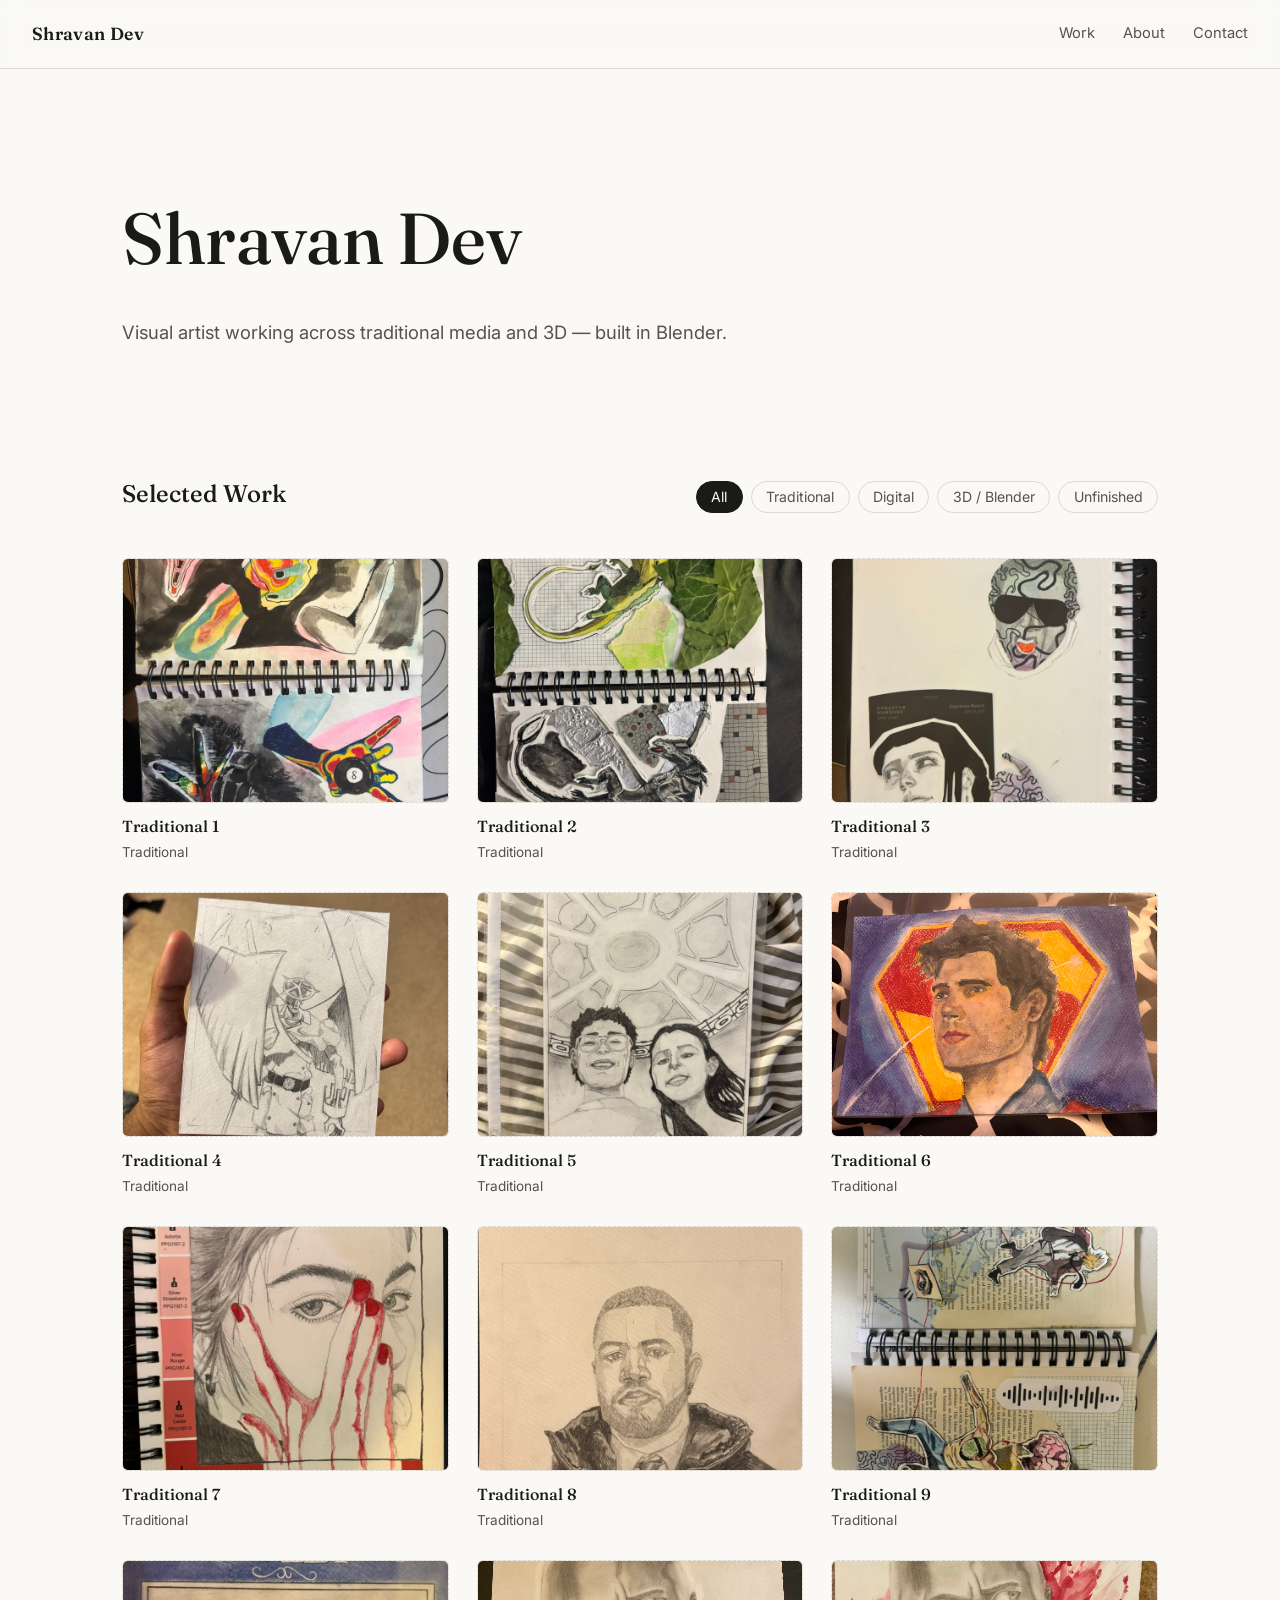
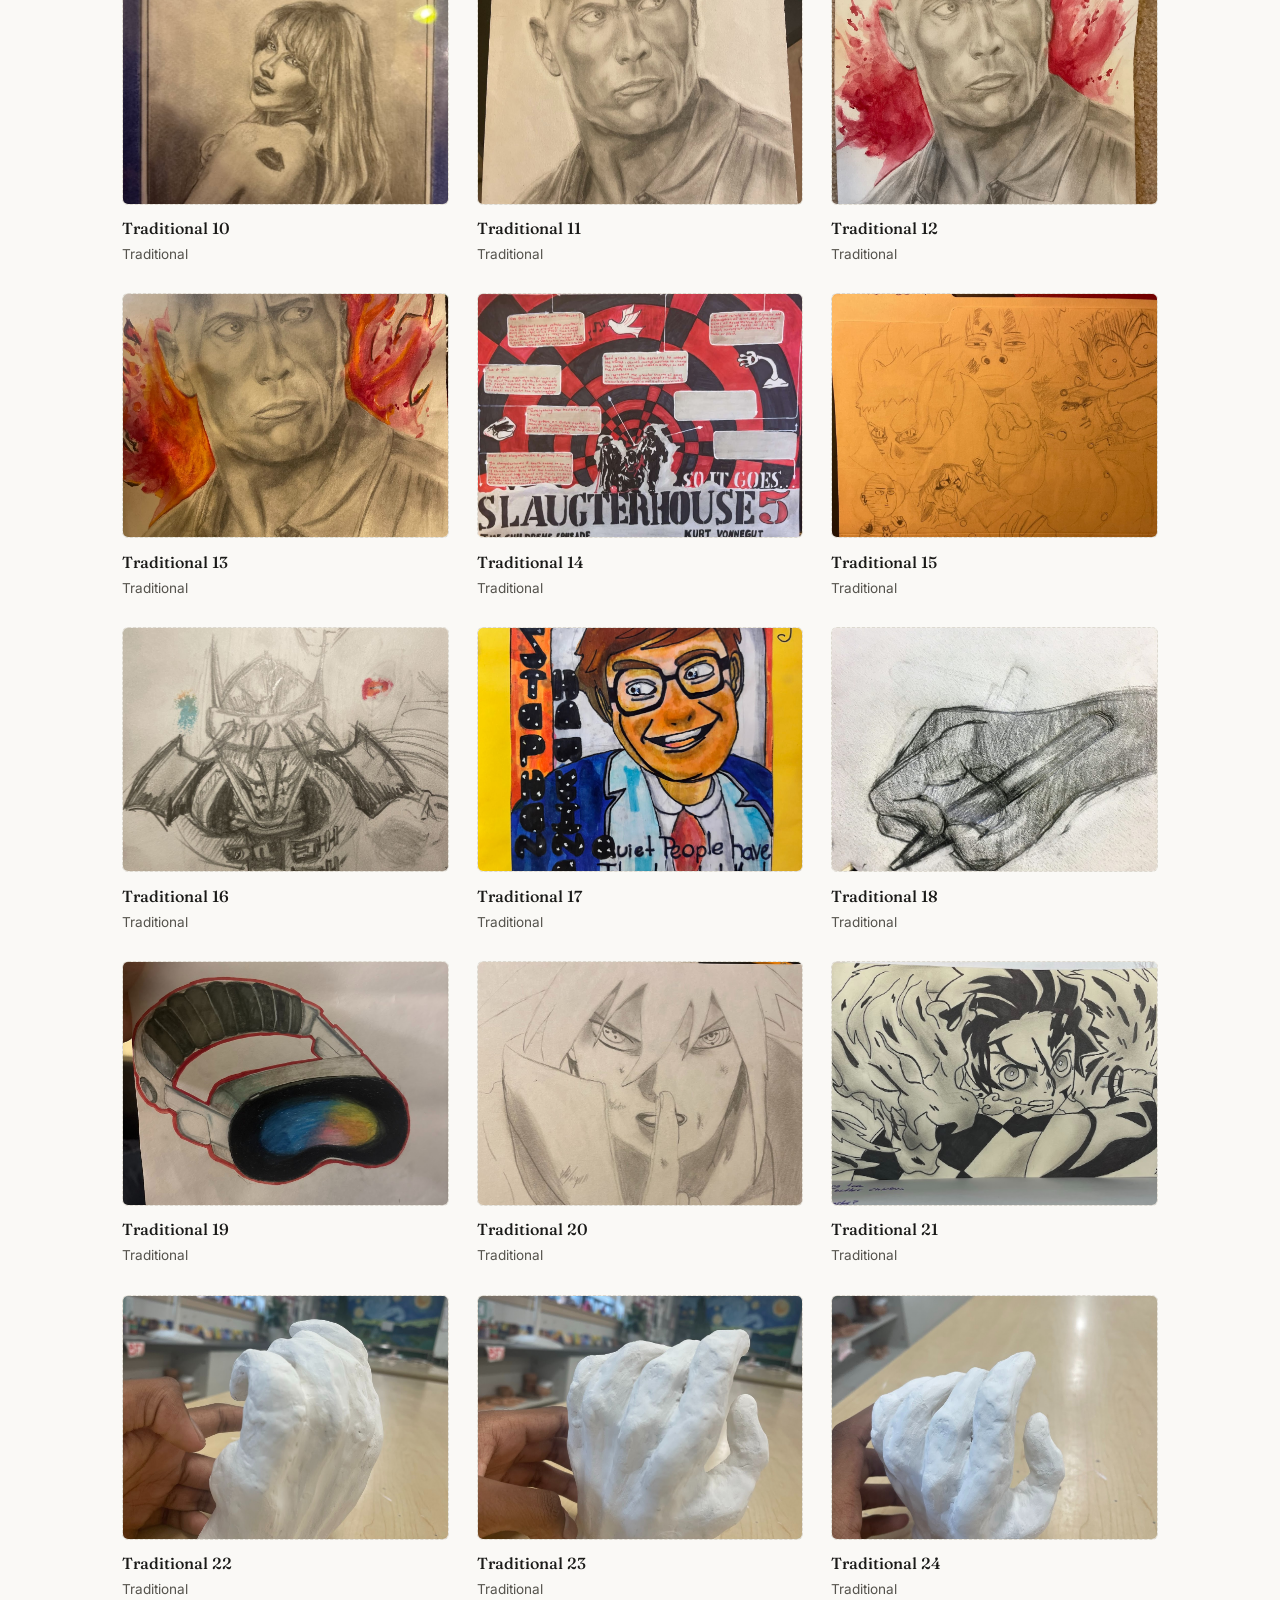
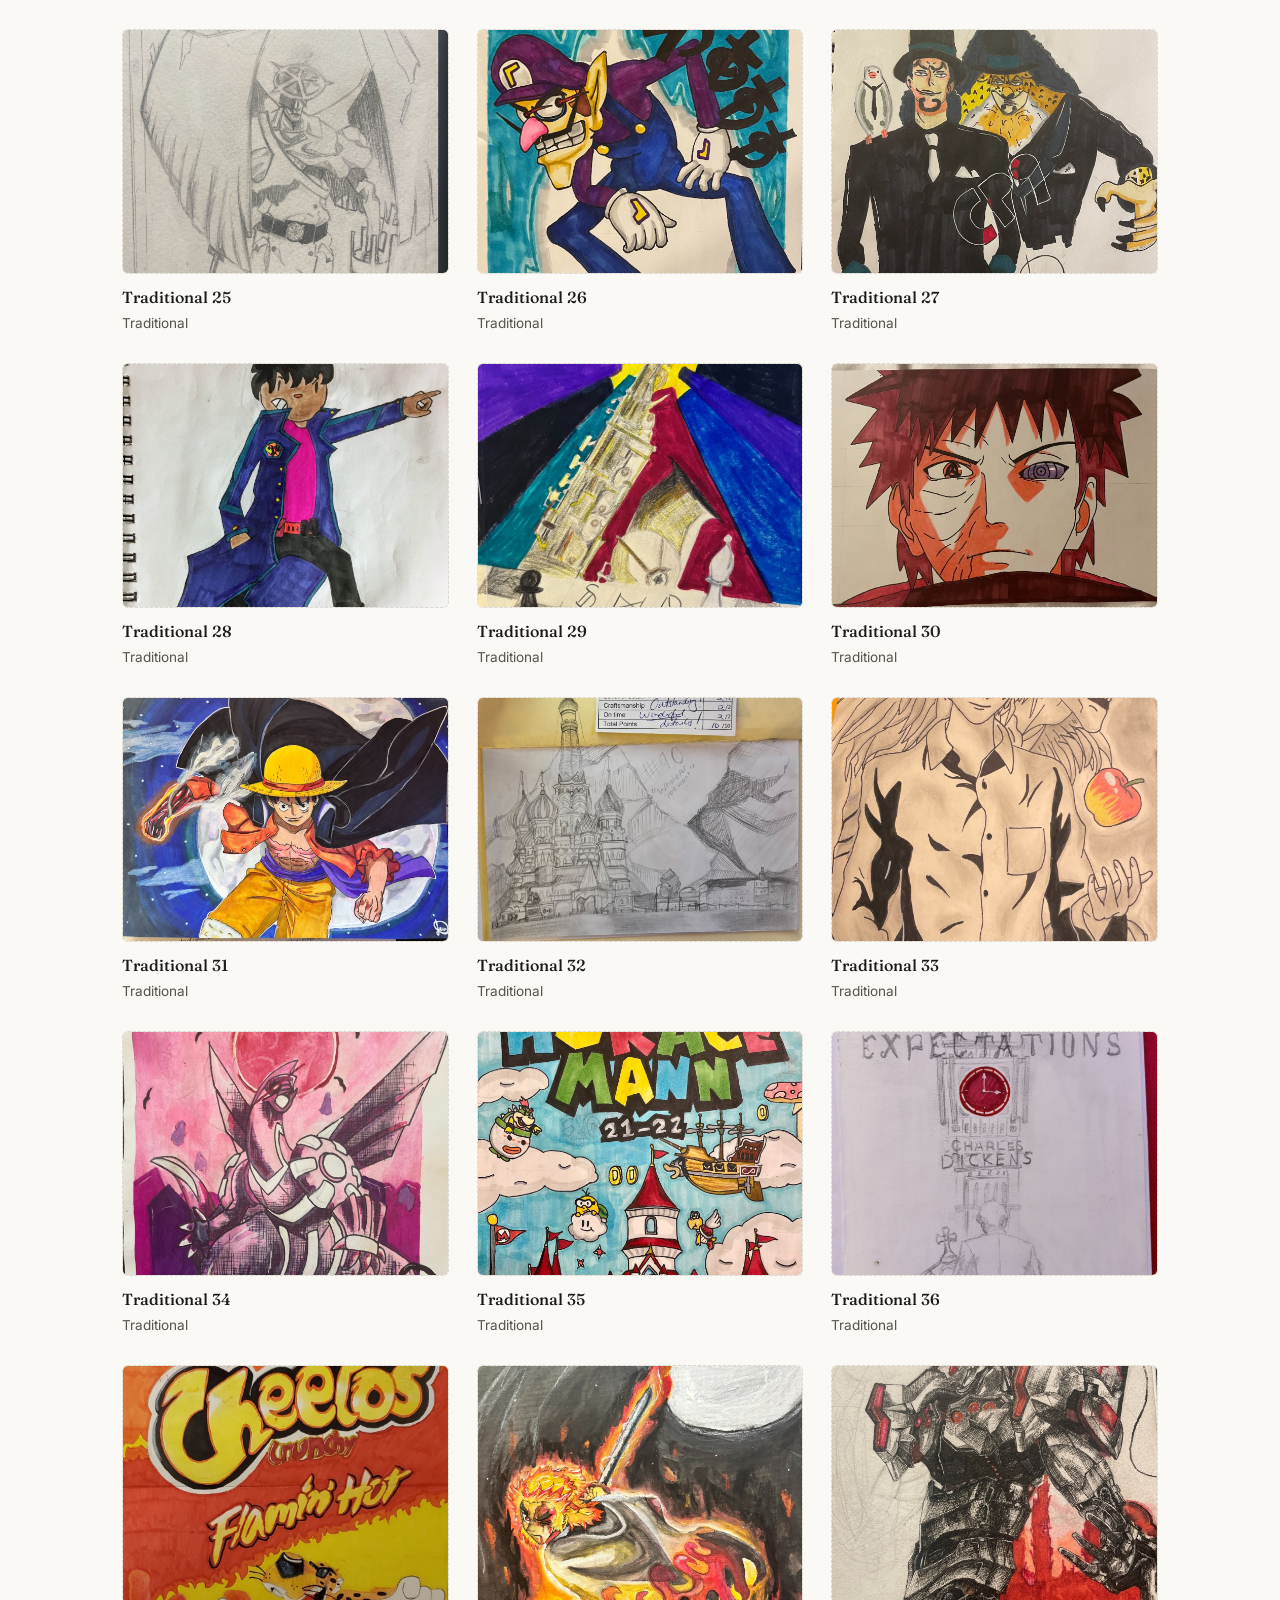
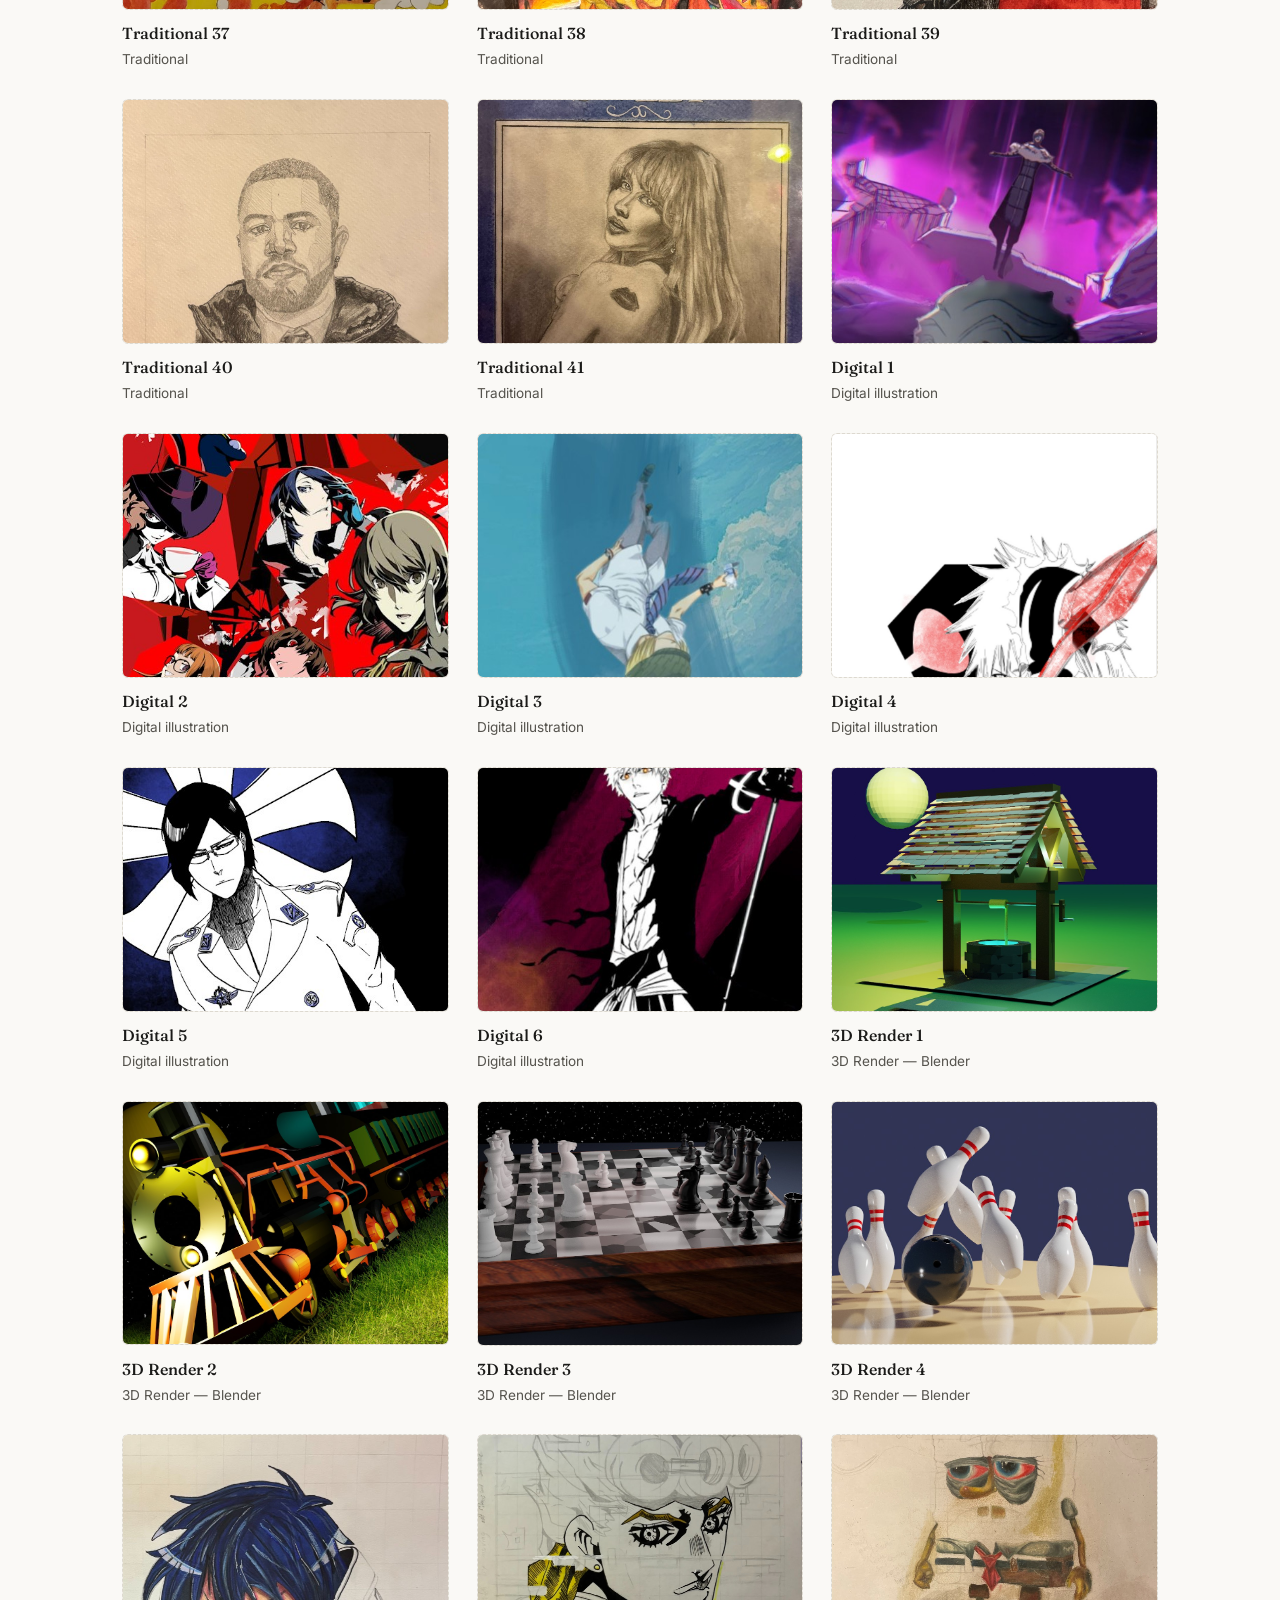
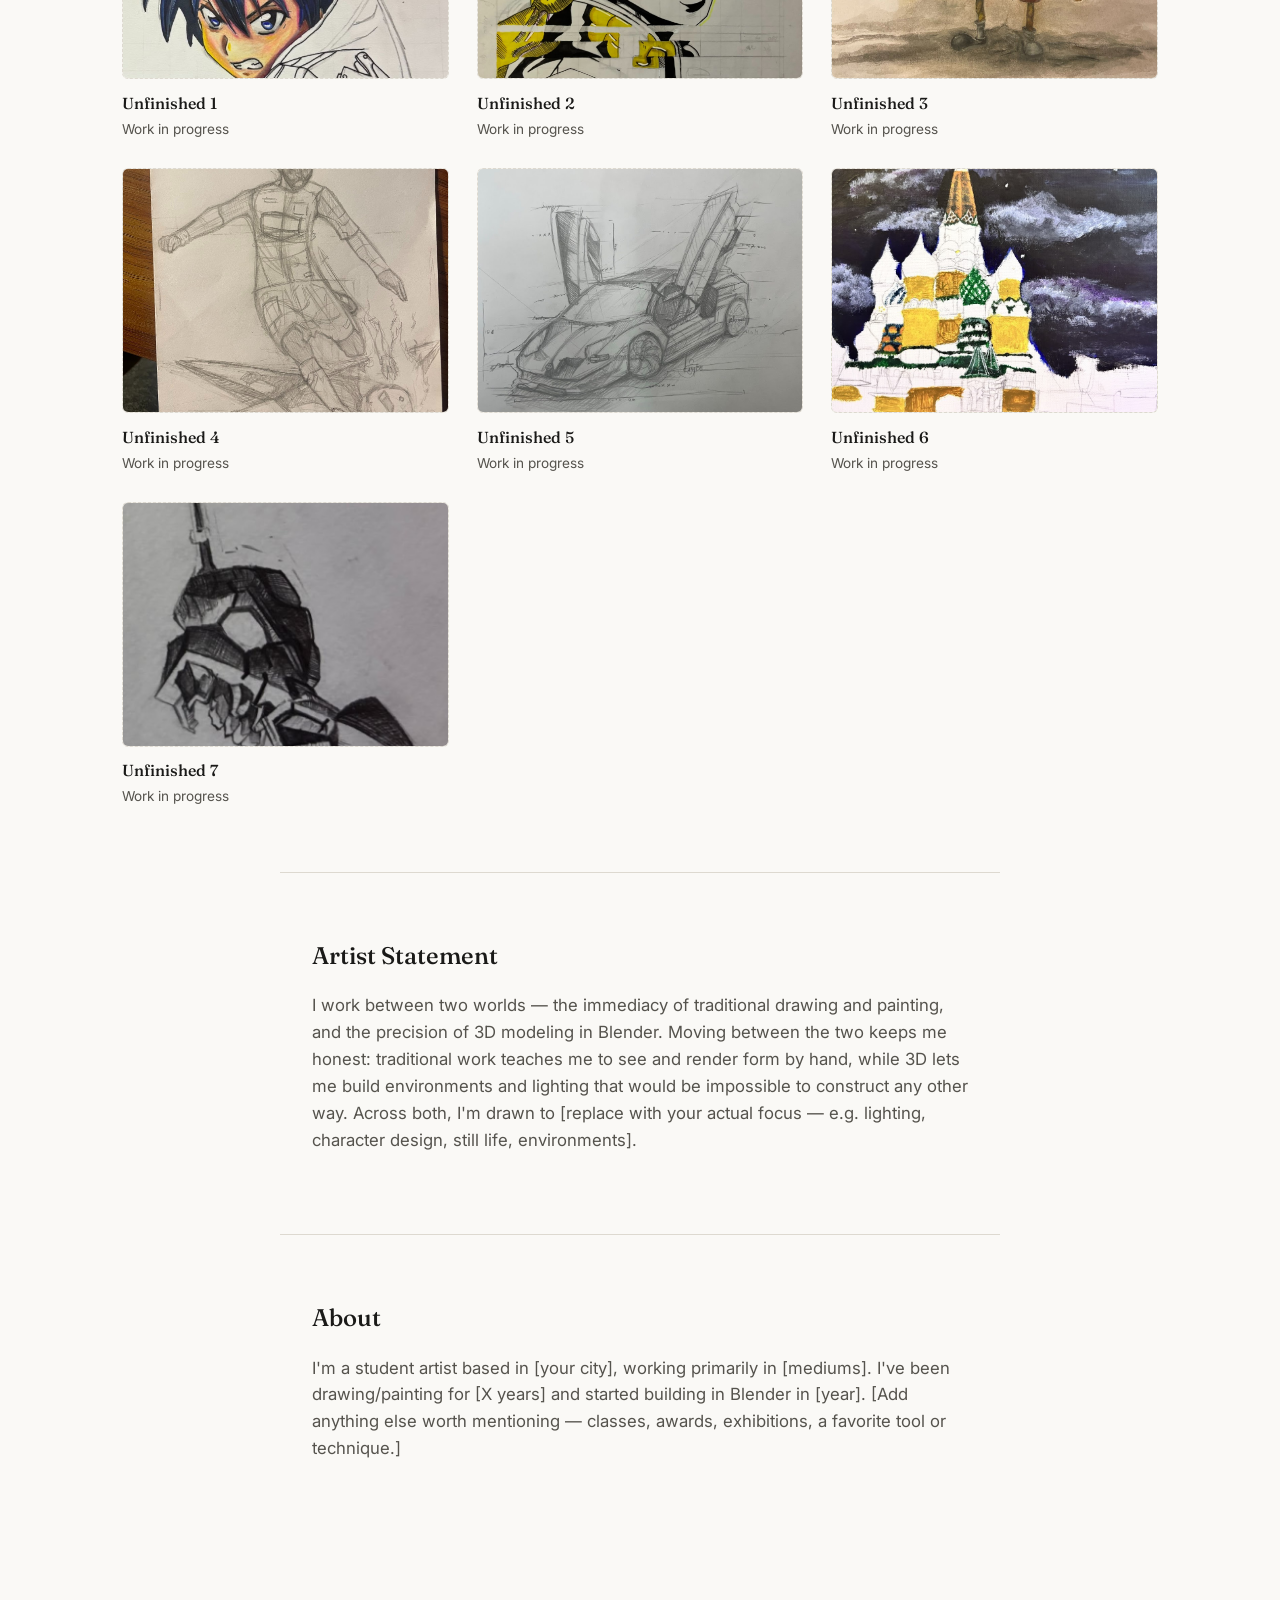
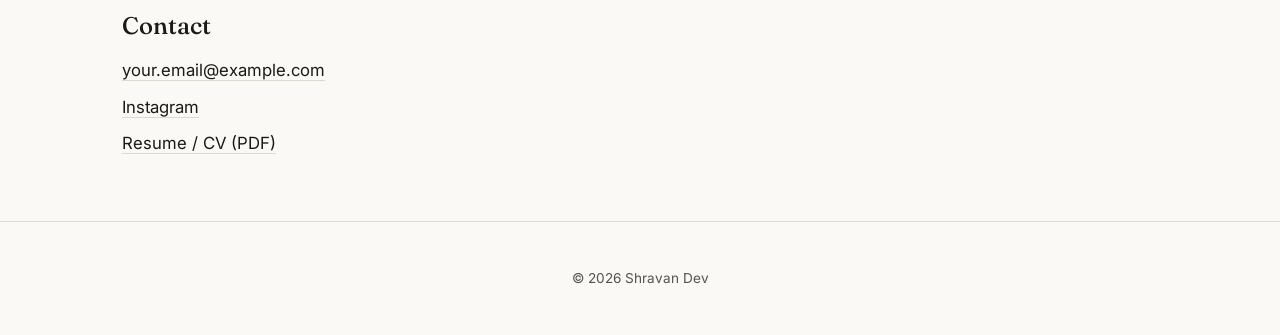
==== index.html @ 46dc629f "Initial commit: art portfolio site with gallery" ====
<!DOCTYPE html>
<html lang="en">
<head>
<meta charset="UTF-8">
<meta name="viewport" content="width=device-width, initial-scale=1.0">
<title>Shravan Dev — Portfolio</title>
<meta name="description" content="Art portfolio of Shravan Dev — traditional works and 3D renders.">
<link rel="preconnect" href="https://fonts.googleapis.com">
<link rel="preconnect" href="https://fonts.gstatic.com" crossorigin>
<link href="https://fonts.googleapis.com/css2?family=Fraunces:opsz,wght@9..144,300;9..144,500;9..144,600&family=Inter:wght@400;500;600&display=swap" rel="stylesheet">
<link rel="stylesheet" href="styles.css">
</head>
<body>

<header class="site-header">
  <a href="#top" class="wordmark">Shravan Dev</a>
  <nav class="site-nav">
    <a href="#work">Work</a>
    <a href="#about">About</a>
    <a href="#contact">Contact</a>
  </nav>
</header>

<main id="top">

  <section class="hero">
    <h1>Shravan Dev</h1>
    <!-- Edit this line to describe yourself in one sentence -->
    <p class="hero-sub">Visual artist working across traditional media and 3D — built in Blender.</p>
  </section>

  <section id="work" class="work-section">
    <div class="section-heading">
      <h2>Selected Work</h2>
      <div class="filters" role="tablist" aria-label="Filter artwork by category">
        <button class="filter-btn active" data-filter="all">All</button>
        <button class="filter-btn" data-filter="traditional">Traditional</button>
        <button class="filter-btn" data-filter="digital">Digital</button>
        <button class="filter-btn" data-filter="3d-modeling">3D / Blender</button>
        <button class="filter-btn" data-filter="unfinished">Unfinished</button>
      </div>
    </div>
    <div id="gallery" class="gallery"></div>
  </section>

  <section id="statement" class="statement-section">
    <h2>Artist Statement</h2>
    <!-- Replace with your own 2-4 sentences: what you make, why, what you're exploring -->
    <p>
      I work between two worlds — the immediacy of traditional drawing and painting, and the
      precision of 3D modeling in Blender. Moving between the two keeps me honest: traditional
      work teaches me to see and render form by hand, while 3D lets me build environments and
      lighting that would be impossible to construct any other way. Across both, I'm drawn to
      [replace with your actual focus — e.g. lighting, character design, still life, environments].
    </p>
  </section>

  <section id="about" class="about-section">
    <h2>About</h2>
    <!-- Replace with a short bio: grade/year, how long you've been making art, any awards or exhibitions -->
    <p>
      I'm a student artist based in [your city], working primarily in [mediums]. I've been
      drawing/painting for [X years] and started building in Blender in [year]. [Add anything
      else worth mentioning — classes, awards, exhibitions, a favorite tool or technique.]
    </p>
  </section>

  <section id="contact" class="contact-section">
    <h2>Contact</h2>
    <ul class="contact-list">
      <!-- Replace these with your real links -->
      <li><a href="mailto:your.email@example.com">your.email@example.com</a></li>
      <li><a href="https://instagram.com/yourhandle" target="_blank" rel="noopener">Instagram</a></li>
      <li><a href="resume.pdf" target="_blank" rel="noopener">Resume / CV (PDF)</a></li>
    </ul>
  </section>

</main>

<footer class="site-footer">
  <p>&copy; 2026 Shravan Dev</p>
</footer>

<div id="lightbox" class="lightbox" aria-hidden="true">
  <button class="lightbox-close" aria-label="Close">&times;</button>
  <button class="lightbox-prev" aria-label="Previous">&#8249;</button>
  <button class="lightbox-next" aria-label="Next">&#8250;</button>
  <figure>
    <img id="lightbox-img" src="" alt="">
    <figcaption id="lightbox-caption"></figcaption>
  </figure>
</div>

<script src="script.js"></script>
</body>
</html>
---- styles.css ----
:root {
  --bg: #faf9f6;
  --bg-alt: #f1efe9;
  --ink: #1a1a18;
  --ink-soft: #55534d;
  --line: #ddd9d0;
  --accent: #8a6d4b;
  --serif: 'Fraunces', Georgia, serif;
  --sans: 'Inter', system-ui, -apple-system, sans-serif;
  --max: 1100px;
}

* { box-sizing: border-box; }

html { scroll-behavior: smooth; }

body {
  margin: 0;
  background: var(--bg);
  color: var(--ink);
  font-family: var(--sans);
  line-height: 1.6;
  -webkit-font-smoothing: antialiased;
}

h1, h2, h3 {
  font-family: var(--serif);
  font-weight: 500;
  margin: 0 0 0.5em;
  color: var(--ink);
}

a { color: inherit; }

/* Header */
.site-header {
  position: sticky;
  top: 0;
  z-index: 20;
  display: flex;
  justify-content: space-between;
  align-items: center;
  padding: 1.25rem 2rem;
  background: rgba(250, 249, 246, 0.85);
  backdrop-filter: blur(8px);
  border-bottom: 1px solid var(--line);
}

.wordmark {
  font-family: var(--serif);
  font-size: 1.1rem;
  font-weight: 600;
  text-decoration: none;
  letter-spacing: 0.02em;
}

.site-nav { display: flex; gap: 1.75rem; }

.site-nav a {
  text-decoration: none;
  font-size: 0.92rem;
  color: var(--ink-soft);
  transition: color 0.2s;
}

.site-nav a:hover { color: var(--ink); }

/* Hero */
.hero {
  max-width: var(--max);
  margin: 0 auto;
  padding: 7rem 2rem 4rem;
  text-align: left;
}

.hero h1 {
  font-size: clamp(2.5rem, 6vw, 4.5rem);
  margin-bottom: 0.3em;
}

.hero-sub {
  font-size: 1.15rem;
  color: var(--ink-soft);
  max-width: 40em;
  margin: 0;
}

/* Sections */
section {
  max-width: var(--max);
  margin: 0 auto;
  padding: 4rem 2rem;
}

.statement-section,
.about-section {
  border-top: 1px solid var(--line);
  max-width: 720px;
}

.statement-section p,
.about-section p {
  color: var(--ink-soft);
  font-size: 1.05rem;
}

/* Work section */
.section-heading {
  display: flex;
  justify-content: space-between;
  align-items: baseline;
  flex-wrap: wrap;
  gap: 1rem;
  margin-bottom: 2rem;
}

.filters {
  display: flex;
  gap: 0.5rem;
}

.filter-btn {
  font-family: var(--sans);
  font-size: 0.88rem;
  padding: 0.4rem 0.9rem;
  border: 1px solid var(--line);
  border-radius: 999px;
  background: transparent;
  color: var(--ink-soft);
  cursor: pointer;
  transition: all 0.2s;
}

.filter-btn:hover { border-color: var(--accent); color: var(--ink); }

.filter-btn.active {
  background: var(--ink);
  border-color: var(--ink);
  color: var(--bg);
}

.gallery {
  display: grid;
  grid-template-columns: repeat(auto-fill, minmax(280px, 1fr));
  gap: 1.75rem;
}

.art-card {
  margin: 0;
  cursor: pointer;
}

.art-image-wrap {
  position: relative;
  aspect-ratio: 4 / 3;
  background: var(--bg-alt);
  border: 1px dashed var(--line);
  border-radius: 6px;
  overflow: hidden;
  display: flex;
  align-items: center;
  justify-content: center;
}

.art-image-wrap img {
  width: 100%;
  height: 100%;
  object-fit: cover;
  position: relative;
  z-index: 1;
  transition: transform 0.4s ease;
}

.art-card:hover .art-image-wrap img { transform: scale(1.04); }

.placeholder-label {
  position: absolute;
  inset: 0;
  display: flex;
  align-items: center;
  justify-content: center;
  text-align: center;
  padding: 1rem;
  font-size: 0.78rem;
  color: var(--ink-soft);
  font-family: monospace;
  z-index: 0;
}

.art-card figcaption {
  padding-top: 0.7rem;
}

.art-card h3 {
  font-size: 1rem;
  font-weight: 500;
  margin-bottom: 0.15em;
}

.art-card .meta {
  font-size: 0.85rem;
  color: var(--ink-soft);
  margin: 0;
}

.hidden { display: none !important; }

/* Contact */
.contact-list {
  list-style: none;
  padding: 0;
  margin: 0;
  display: flex;
  flex-direction: column;
  gap: 0.6rem;
  font-size: 1.05rem;
}

.contact-list a { text-decoration: none; border-bottom: 1px solid var(--line); }
.contact-list a:hover { border-color: var(--accent); }

/* Footer */
.site-footer {
  text-align: center;
  padding: 2rem;
  color: var(--ink-soft);
  font-size: 0.85rem;
  border-top: 1px solid var(--line);
}

/* Lightbox */
.lightbox {
  position: fixed;
  inset: 0;
  background: rgba(20, 19, 17, 0.94);
  display: none;
  align-items: center;
  justify-content: center;
  z-index: 100;
  padding: 3rem;
}

.lightbox.open { display: flex; }

.lightbox figure {
  margin: 0;
  max-width: 90vw;
  max-height: 85vh;
  display: flex;
  flex-direction: column;
  align-items: center;
}

.lightbox img {
  max-width: 100%;
  max-height: 75vh;
  object-fit: contain;
  border-radius: 4px;
}

.lightbox figcaption {
  color: #eae7e0;
  margin-top: 1rem;
  font-size: 0.95rem;
  text-align: center;
}

.lightbox-close,
.lightbox-prev,
.lightbox-next {
  position: absolute;
  background: none;
  border: none;
  color: #eae7e0;
  font-size: 2rem;
  cursor: pointer;
  line-height: 1;
  padding: 0.5rem;
}

.lightbox-close { top: 1.5rem; right: 1.5rem; }
.lightbox-prev { left: 1.5rem; top: 50%; transform: translateY(-50%); }
.lightbox-next { right: 1.5rem; top: 50%; transform: translateY(-50%); }

@media (max-width: 640px) {
  .site-header { padding: 1rem 1.25rem; }
  .site-nav { gap: 1rem; }
  .hero { padding: 5rem 1.25rem 3rem; }
  section { padding: 3rem 1.25rem; }
  .lightbox { padding: 1.25rem; }
  .lightbox-prev, .lightbox-next { font-size: 1.6rem; }
}
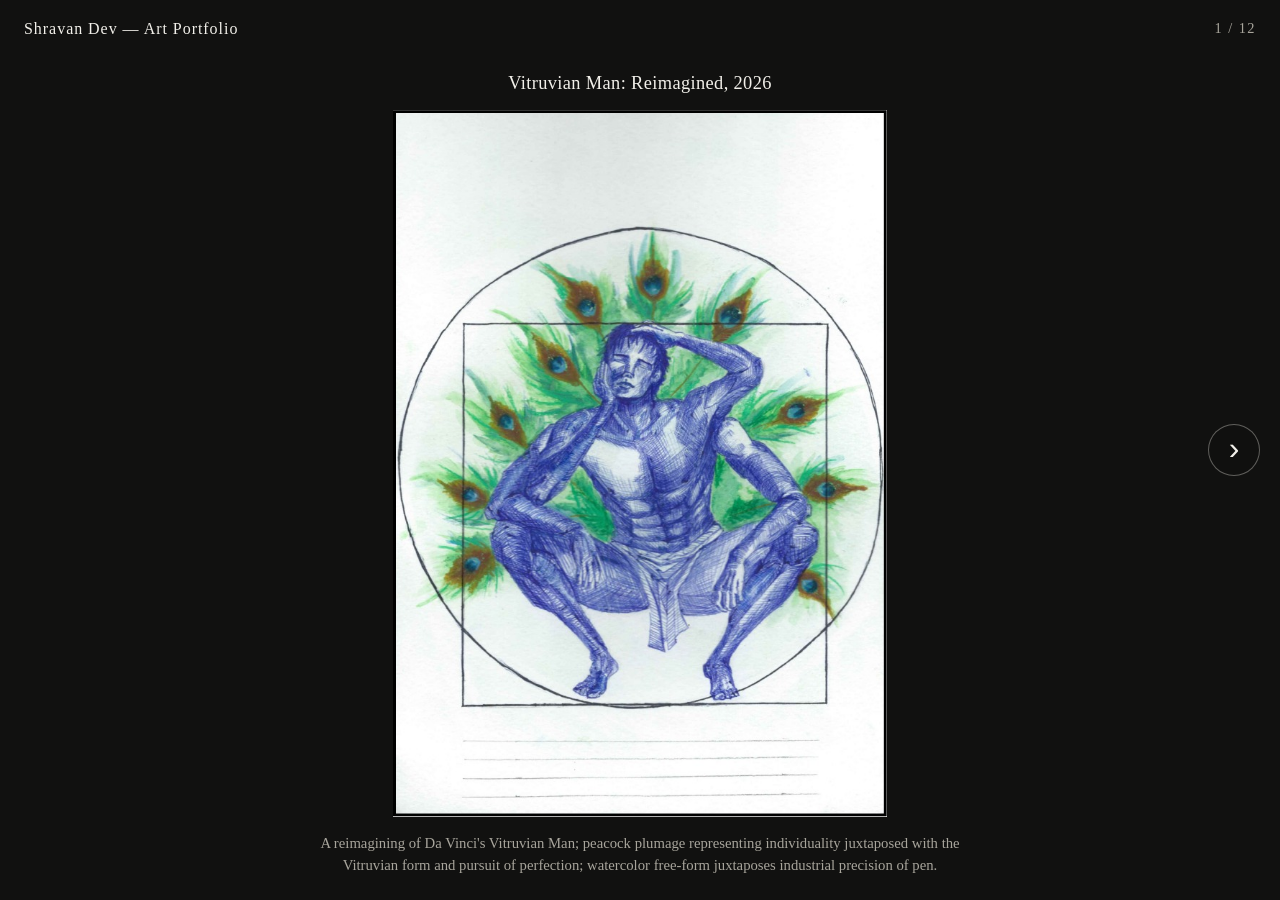
==== commit 3bce0c11: "Redesign: horizontal one-piece-per-slide gallery with titles and details Replace the filterable grid" ====
--- a/index.html
+++ b/index.html
@@ -3,94 +3,113 @@
 <head>
 <meta charset="UTF-8">
 <meta name="viewport" content="width=device-width, initial-scale=1.0">
-<title>Shravan Dev — Portfolio</title>
-<meta name="description" content="Art portfolio of Shravan Dev — traditional works and 3D renders.">
-<link rel="preconnect" href="https://fonts.googleapis.com">
-<link rel="preconnect" href="https://fonts.gstatic.com" crossorigin>
-<link href="https://fonts.googleapis.com/css2?family=Fraunces:opsz,wght@9..144,300;9..144,500;9..144,600&family=Inter:wght@400;500;600&display=swap" rel="stylesheet">
+<title>Shravan Dev — Art Portfolio</title>
+<meta name="description" content="Art portfolio of Shravan Dev: drawing, painting, collage and 3D.">
 <link rel="stylesheet" href="styles.css">
 </head>
 <body>
+  <header class="name"><a href="#top">Shravan Dev &mdash; Art Portfolio</a></header>
+  <div class="counter" aria-live="polite"><span id="current">1</span> / <span id="total"></span></div>
 
-<header class="site-header">
-  <a href="#top" class="wordmark">Shravan Dev</a>
-  <nav class="site-nav">
-    <a href="#work">Work</a>
-    <a href="#about">About</a>
-    <a href="#contact">Contact</a>
-  </nav>
-</header>
+  <main id="top" class="track">
+    <section class="work">
+      <figure>
+        <h2>Vitruvian Man: Reimagined, 2026</h2>
+        <img src="images/art-06.jpg" width="687" height="983" alt="Blue figure crouching inside a peacock-feather mandala" fetchpriority="high">
+        <figcaption>A reimagining of Da Vinci's Vitruvian Man; peacock plumage representing individuality juxtaposed with the Vitruvian form and pursuit of perfection; watercolor free-form juxtaposes industrial precision of pen.</figcaption>
+      </figure>
+    </section>
+    <section class="work">
+      <figure>
+        <h2>Dwayne "The Rock" Johnson, 2023</h2>
+        <img src="images/art-12.jpg" width="649" height="817" alt="Graphite portrait of a man with red watercolor splatter">
+        <figcaption>Portrait of Dwayne Johnson; sketch pencils and watercolor; explores rendering of face and clothing.</figcaption>
+      </figure>
+    </section>
+    <section class="work">
+      <figure>
+        <h2>Music is Life, 2026</h2>
+        <img src="images/art-03.jpg" width="1247" height="877" alt="Sketchbook spread collage of figures, hearts, eyes and map fragments">
+        <figcaption>Collage work; explores the connection between the body and the emotion of music.</figcaption>
+      </figure>
+    </section>
+    <section class="work">
+      <figure>
+        <h2>Color of Heat, 2026</h2>
+        <img src="images/art-01.jpg" width="2210" height="1570" alt="Sketchbook spread of thermal-colored hands in ink wash, pastel and acrylic">
+        <figcaption>Explores mixed media (dip pen, India ink, watercolor, soft pastel, alcohol marker, colored pencil); explores the way color can portray temperature, light, and emotion in skin; anatomy practice.</figcaption>
+      </figure>
+    </section>
+    <!-- LINOCUT: add the file as images/art-13.jpg, then uncomment and fill in the title, year, details and width/height
+    <section class="work">
+      <figure>
+        <h2>TITLE, YEAR</h2>
+        <img src="images/art-13.jpg" width="W" height="H" alt="Linocut print from my sustained investigation">
+        <figcaption>DETAILS</figcaption>
+      </figure>
+    </section>
+    -->
+    <section class="work">
+      <figure>
+        <h2>Girl with Red, 2026</h2>
+        <img src="images/art-11.jpg" width="607" height="885" alt="Graphite portrait of a woman with a paint-dripped hand over her face, on paint swatches and a map">
+        <figcaption>Collage work; a woman is depicted with flowing red liquid giving the impression of a hand; maps, red coloring, and a covered face suggest a secret.</figcaption>
+      </figure>
+    </section>
+    <section class="work">
+      <figure>
+        <h2>Flight in Days, 2026</h2>
+        <img src="images/art-02.jpg" width="1232" height="895" alt="Sketchbook spread of a leaf-and-foil collage with a lizard and a dragon">
+        <figcaption>Collage work; dragons' wings made with leaves (left) and aluminum foil (right), to juxtapose nature versus machine.</figcaption>
+      </figure>
+    </section>
+    <section class="work">
+      <figure>
+        <h2>Queen's Gambit, 2024</h2>
+        <img src="images/art-09.jpg" width="1316" height="739" alt="Blender render of a chessboard with white and black pieces">
+        <figcaption>3D render via Blender; full model and render created by me; depicts infamous Queen's Gambit scene.</figcaption>
+      </figure>
+    </section>
+    <section class="work">
+      <figure>
+        <h2>Blonde, 2025</h2>
+        <img src="images/art-10.jpg" width="554" height="576" alt="Graphite portrait of a bearded man in a jacket and tie">
+        <figcaption>Portrait of Frank Ocean in my stylized form; it contains inspiration from the works of Japanese animated media.</figcaption>
+      </figure>
+    </section>
+    <section class="work">
+      <figure>
+        <h2>Short n' Sweet, 2025</h2>
+        <img src="images/art-05.jpg" width="485" height="700" alt="Short n' Sweet poster-style graphite portrait on a blue watercolor ground">
+        <figcaption>Portrait of Sabrina Carpenter; soft pastel used to create heart prints in the background; sketch pencil used to render realistic hair with volume and detail.</figcaption>
+      </figure>
+    </section>
+    <section class="work">
+      <figure>
+        <h2>STRIKE!, 2024</h2>
+        <img src="images/art-08.jpg" width="1316" height="739" alt="Blender render of a bowling ball striking pins">
+        <figcaption>3D render via Blender; full model and render created by me; depicts dynamic bowling strike.</figcaption>
+      </figure>
+    </section>
+    <section class="work">
+      <figure>
+        <h2>Actaeon the Hunter, 2026</h2>
+        <img src="images/art-04.jpg" width="575" height="837" alt="Graphite figure study with an antler-like crest and handwritten notes">
+        <figcaption>Depicts Actaeon, a Greek hunter who saw Artemis bathing and was subsequently punished by being transformed into a deer; the form explores the guilt and pain of punishment as well as the attempt to maintain identity in change; explores the power of nature to heal and the ability of man to resist.</figcaption>
+      </figure>
+    </section>
+    <section class="work">
+      <figure>
+        <h2>Symbol of Hope, 2025</h2>
+        <img src="images/art-07.jpg" width="1021" height="720" alt="Pastel portrait of a man in front of a red and gold shield">
+        <figcaption>Portrait of David Corenswet as Superman; explored watercolor layering in red, yellow, then blue to build skin tone; soft pastel used to create a gradient in the background.</figcaption>
+      </figure>
+    </section>
+  </main>
 
-<main id="top">
+  <button class="arrow prev" aria-label="Previous piece" hidden>&#8249;</button>
+  <button class="arrow next" aria-label="Next piece">&#8250;</button>
 
-  <section class="hero">
-    <h1>Shravan Dev</h1>
-    <!-- Edit this line to describe yourself in one sentence -->
-    <p class="hero-sub">Visual artist working across traditional media and 3D — built in Blender.</p>
-  </section>
-
-  <section id="work" class="work-section">
-    <div class="section-heading">
-      <h2>Selected Work</h2>
-      <div class="filters" role="tablist" aria-label="Filter artwork by category">
-        <button class="filter-btn active" data-filter="all">All</button>
-        <button class="filter-btn" data-filter="traditional">Traditional</button>
-        <button class="filter-btn" data-filter="digital">Digital</button>
-        <button class="filter-btn" data-filter="3d-modeling">3D / Blender</button>
-        <button class="filter-btn" data-filter="unfinished">Unfinished</button>
-      </div>
-    </div>
-    <div id="gallery" class="gallery"></div>
-  </section>
-
-  <section id="statement" class="statement-section">
-    <h2>Artist Statement</h2>
-    <!-- Replace with your own 2-4 sentences: what you make, why, what you're exploring -->
-    <p>
-      I work between two worlds — the immediacy of traditional drawing and painting, and the
-      precision of 3D modeling in Blender. Moving between the two keeps me honest: traditional
-      work teaches me to see and render form by hand, while 3D lets me build environments and
-      lighting that would be impossible to construct any other way. Across both, I'm drawn to
-      [replace with your actual focus — e.g. lighting, character design, still life, environments].
-    </p>
-  </section>
-
-  <section id="about" class="about-section">
-    <h2>About</h2>
-    <!-- Replace with a short bio: grade/year, how long you've been making art, any awards or exhibitions -->
-    <p>
-      I'm a student artist based in [your city], working primarily in [mediums]. I've been
-      drawing/painting for [X years] and started building in Blender in [year]. [Add anything
-      else worth mentioning — classes, awards, exhibitions, a favorite tool or technique.]
-    </p>
-  </section>
-
-  <section id="contact" class="contact-section">
-    <h2>Contact</h2>
-    <ul class="contact-list">
-      <!-- Replace these with your real links -->
-      <li><a href="mailto:your.email@example.com">your.email@example.com</a></li>
-      <li><a href="https://instagram.com/yourhandle" target="_blank" rel="noopener">Instagram</a></li>
-      <li><a href="resume.pdf" target="_blank" rel="noopener">Resume / CV (PDF)</a></li>
-    </ul>
-  </section>
-
-</main>
-
-<footer class="site-footer">
-  <p>&copy; 2026 Shravan Dev</p>
-</footer>
-
-<div id="lightbox" class="lightbox" aria-hidden="true">
-  <button class="lightbox-close" aria-label="Close">&times;</button>
-  <button class="lightbox-prev" aria-label="Previous">&#8249;</button>
-  <button class="lightbox-next" aria-label="Next">&#8250;</button>
-  <figure>
-    <img id="lightbox-img" src="" alt="">
-    <figcaption id="lightbox-caption"></figcaption>
-  </figure>
-</div>
-
-<script src="script.js"></script>
+  <script src="script.js"></script>
 </body>
 </html>
--- a/styles.css
+++ b/styles.css
@@ -1,292 +1,165 @@
 :root {
-  --bg: #faf9f6;
-  --bg-alt: #f1efe9;
-  --ink: #1a1a18;
-  --ink-soft: #55534d;
-  --line: #ddd9d0;
-  --accent: #8a6d4b;
-  --serif: 'Fraunces', Georgia, serif;
-  --sans: 'Inter', system-ui, -apple-system, sans-serif;
-  --max: 1100px;
+  --bg: #111110;
+  --ink: #f2f0ea;
+  --muted: #a8a59c;
+  --bar: 4.5rem;
 }
 
 * { box-sizing: border-box; }
 
-html { scroll-behavior: smooth; }
-
-body {
+html, body {
+  height: 100%;
   margin: 0;
+  overflow: hidden;
   background: var(--bg);
   color: var(--ink);
-  font-family: var(--sans);
-  line-height: 1.6;
-  -webkit-font-smoothing: antialiased;
+  font-family: 'Iowan Old Style', Georgia, serif;
 }
 
-h1, h2, h3 {
-  font-family: var(--serif);
-  font-weight: 500;
-  margin: 0 0 0.5em;
-  color: var(--ink);
+.name {
+  position: fixed;
+  top: 1.25rem;
+  left: 1.5rem;
+  z-index: 10;
 }
 
-a { color: inherit; }
-
-/* Header */
-.site-header {
-  position: sticky;
-  top: 0;
-  z-index: 20;
-  display: flex;
-  justify-content: space-between;
-  align-items: center;
-  padding: 1.25rem 2rem;
-  background: rgba(250, 249, 246, 0.85);
-  backdrop-filter: blur(8px);
-  border-bottom: 1px solid var(--line);
+.name a {
+  color: var(--ink);
+  text-decoration: none;
+  font-size: 1rem;
+  letter-spacing: 0.06em;
 }
 
-.wordmark {
-  font-family: var(--serif);
-  font-size: 1.1rem;
-  font-weight: 600;
-  text-decoration: none;
-  letter-spacing: 0.02em;
+.counter {
+  position: fixed;
+  top: 1.25rem;
+  right: 1.5rem;
+  z-index: 10;
+  font-size: 0.9rem;
+  letter-spacing: 0.1em;
+  color: var(--muted);
 }
 
-.site-nav { display: flex; gap: 1.75rem; }
-
-.site-nav a {
-  text-decoration: none;
-  font-size: 0.92rem;
-  color: var(--ink-soft);
-  transition: color 0.2s;
+/* Horizontal track: each piece is one full-screen slide */
+.track {
+  display: flex;
+  height: 100vh;
+  height: 100svh;
+  overflow-x: auto;
+  overflow-y: hidden;
+  scroll-snap-type: x mandatory;
+  scrollbar-width: none;
 }
 
-.site-nav a:hover { color: var(--ink); }
+.track::-webkit-scrollbar { display: none; }
 
-/* Hero */
-.hero {
-  max-width: var(--max);
-  margin: 0 auto;
-  padding: 7rem 2rem 4rem;
-  text-align: left;
-}
-
-.hero h1 {
-  font-size: clamp(2.5rem, 6vw, 4.5rem);
-  margin-bottom: 0.3em;
-}
-
-.hero-sub {
-  font-size: 1.15rem;
-  color: var(--ink-soft);
-  max-width: 40em;
-  margin: 0;
-}
-
-/* Sections */
-section {
-  max-width: var(--max);
-  margin: 0 auto;
-  padding: 4rem 2rem;
-}
-
-.statement-section,
-.about-section {
-  border-top: 1px solid var(--line);
-  max-width: 720px;
-}
-
-.statement-section p,
-.about-section p {
-  color: var(--ink-soft);
-  font-size: 1.05rem;
-}
-
-/* Work section */
-.section-heading {
-  display: flex;
-  justify-content: space-between;
-  align-items: baseline;
-  flex-wrap: wrap;
-  gap: 1rem;
-  margin-bottom: 2rem;
-}
-
-.filters {
-  display: flex;
-  gap: 0.5rem;
-}
-
-.filter-btn {
-  font-family: var(--sans);
-  font-size: 0.88rem;
-  padding: 0.4rem 0.9rem;
-  border: 1px solid var(--line);
-  border-radius: 999px;
-  background: transparent;
-  color: var(--ink-soft);
-  cursor: pointer;
-  transition: all 0.2s;
-}
-
-.filter-btn:hover { border-color: var(--accent); color: var(--ink); }
-
-.filter-btn.active {
-  background: var(--ink);
-  border-color: var(--ink);
-  color: var(--bg);
-}
-
-.gallery {
-  display: grid;
-  grid-template-columns: repeat(auto-fill, minmax(280px, 1fr));
-  gap: 1.75rem;
-}
-
-.art-card {
-  margin: 0;
-  cursor: pointer;
-}
-
-.art-image-wrap {
-  position: relative;
-  aspect-ratio: 4 / 3;
-  background: var(--bg-alt);
-  border: 1px dashed var(--line);
-  border-radius: 6px;
-  overflow: hidden;
+.work {
+  flex: 0 0 100vw;
+  height: 100%;
   display: flex;
   align-items: center;
   justify-content: center;
+  padding: var(--bar) 5rem 1.5rem;
+  scroll-snap-align: center;
+  scroll-snap-stop: always;
 }
 
-.art-image-wrap img {
+.work figure {
+  margin: 0;
   width: 100%;
   height: 100%;
-  object-fit: cover;
-  position: relative;
-  z-index: 1;
-  transition: transform 0.4s ease;
+  display: grid;
+  grid-template-rows: auto minmax(0, 1fr) auto;
+  justify-items: center;
+  row-gap: 0.9rem;
 }
 
-.art-card:hover .art-image-wrap img { transform: scale(1.04); }
-
-.placeholder-label {
-  position: absolute;
-  inset: 0;
-  display: flex;
-  align-items: center;
-  justify-content: center;
+.work h2 {
+  margin: 0;
+  max-width: 44rem;
   text-align: center;
-  padding: 1rem;
-  font-size: 0.78rem;
-  color: var(--ink-soft);
-  font-family: monospace;
-  z-index: 0;
+  font-size: 1.15rem;
+  font-weight: 500;
+  letter-spacing: 0.02em;
+  line-height: 1.3;
 }
 
-.art-card figcaption {
-  padding-top: 0.7rem;
+.work img {
+  display: block;
+  align-self: center;
+  width: auto;
+  height: auto;
+  min-height: 0;
+  max-width: 100%;
+  max-height: 100%;
+  object-fit: contain;
 }
 
-.art-card h3 {
-  font-size: 1rem;
-  font-weight: 500;
-  margin-bottom: 0.15em;
+.work figcaption {
+  max-width: 42rem;
+  text-align: center;
+  font-size: 0.92rem;
+  line-height: 1.5;
+  color: var(--muted);
 }
 
-.art-card .meta {
-  font-size: 0.85rem;
-  color: var(--ink-soft);
-  margin: 0;
+/* Arrows */
+.arrow {
+  position: fixed;
+  top: 50%;
+  transform: translateY(-50%);
+  z-index: 10;
+  width: 3.25rem;
+  height: 3.25rem;
+  padding: 0 0 0.25rem;
+  border: 1px solid rgba(242, 240, 234, 0.35);
+  border-radius: 50%;
+  background: rgba(17, 17, 16, 0.55);
+  color: var(--ink);
+  font-size: 2rem;
+  line-height: 1;
+  cursor: pointer;
+  transition: background 0.2s, border-color 0.2s;
 }
 
-.hidden { display: none !important; }
-
-/* Contact */
-.contact-list {
-  list-style: none;
-  padding: 0;
-  margin: 0;
-  display: flex;
-  flex-direction: column;
-  gap: 0.6rem;
-  font-size: 1.05rem;
+.arrow:hover,
+.arrow:focus-visible {
+  background: rgba(242, 240, 234, 0.15);
+  border-color: var(--ink);
 }
 
-.contact-list a { text-decoration: none; border-bottom: 1px solid var(--line); }
-.contact-list a:hover { border-color: var(--accent); }
+.arrow.prev { left: 1.25rem; }
+.arrow.next { right: 1.25rem; }
 
-/* Footer */
-.site-footer {
-  text-align: center;
-  padding: 2rem;
-  color: var(--ink-soft);
-  font-size: 0.85rem;
-  border-top: 1px solid var(--line);
+/* Gentle nudge on the first slide so people know to move on */
+.arrow.next.nudge { animation: nudge 1.8s ease-in-out infinite; }
+
+@keyframes nudge {
+  0%, 100% { transform: translateY(-50%) translateX(0); }
+  50% { transform: translateY(-50%) translateX(8px); }
 }
 
-/* Lightbox */
-.lightbox {
-  position: fixed;
-  inset: 0;
-  background: rgba(20, 19, 17, 0.94);
-  display: none;
-  align-items: center;
-  justify-content: center;
-  z-index: 100;
-  padding: 3rem;
+@media (prefers-reduced-motion: reduce) {
+  .arrow.next.nudge { animation: none; }
 }
 
-.lightbox.open { display: flex; }
-
-.lightbox figure {
-  margin: 0;
-  max-width: 90vw;
-  max-height: 85vh;
-  display: flex;
-  flex-direction: column;
-  align-items: center;
+@media (max-width: 640px) {
+  :root { --bar: 4rem; }
+  .work h2 { font-size: 1.05rem; }
+  .work figcaption { font-size: 0.85rem; }
+  .name { left: 1rem; }
+  .name a { font-size: 0.9rem; }
+  .counter { right: 1rem; }
+  .work { padding: var(--bar) 0.75rem 5rem; }
+  .arrow {
+    top: auto;
+    bottom: 1rem;
+    transform: none;
+    width: 2.75rem;
+    height: 2.75rem;
+    font-size: 1.7rem;
+  }
+  .arrow.prev { left: 1rem; }
+  .arrow.next { right: 1rem; }
+  .arrow.next.nudge { animation: none; }
 }
-
-.lightbox img {
-  max-width: 100%;
-  max-height: 75vh;
-  object-fit: contain;
-  border-radius: 4px;
-}
-
-.lightbox figcaption {
-  color: #eae7e0;
-  margin-top: 1rem;
-  font-size: 0.95rem;
-  text-align: center;
-}
-
-.lightbox-close,
-.lightbox-prev,
-.lightbox-next {
-  position: absolute;
-  background: none;
-  border: none;
-  color: #eae7e0;
-  font-size: 2rem;
-  cursor: pointer;
-  line-height: 1;
-  padding: 0.5rem;
-}
-
-.lightbox-close { top: 1.5rem; right: 1.5rem; }
-.lightbox-prev { left: 1.5rem; top: 50%; transform: translateY(-50%); }
-.lightbox-next { right: 1.5rem; top: 50%; transform: translateY(-50%); }
-
-@media (max-width: 640px) {
-  .site-header { padding: 1rem 1.25rem; }
-  .site-nav { gap: 1rem; }
-  .hero { padding: 5rem 1.25rem 3rem; }
-  section { padding: 3rem 1.25rem; }
-  .lightbox { padding: 1.25rem; }
-  .lightbox-prev, .lightbox-next { font-size: 1.6rem; }
-}
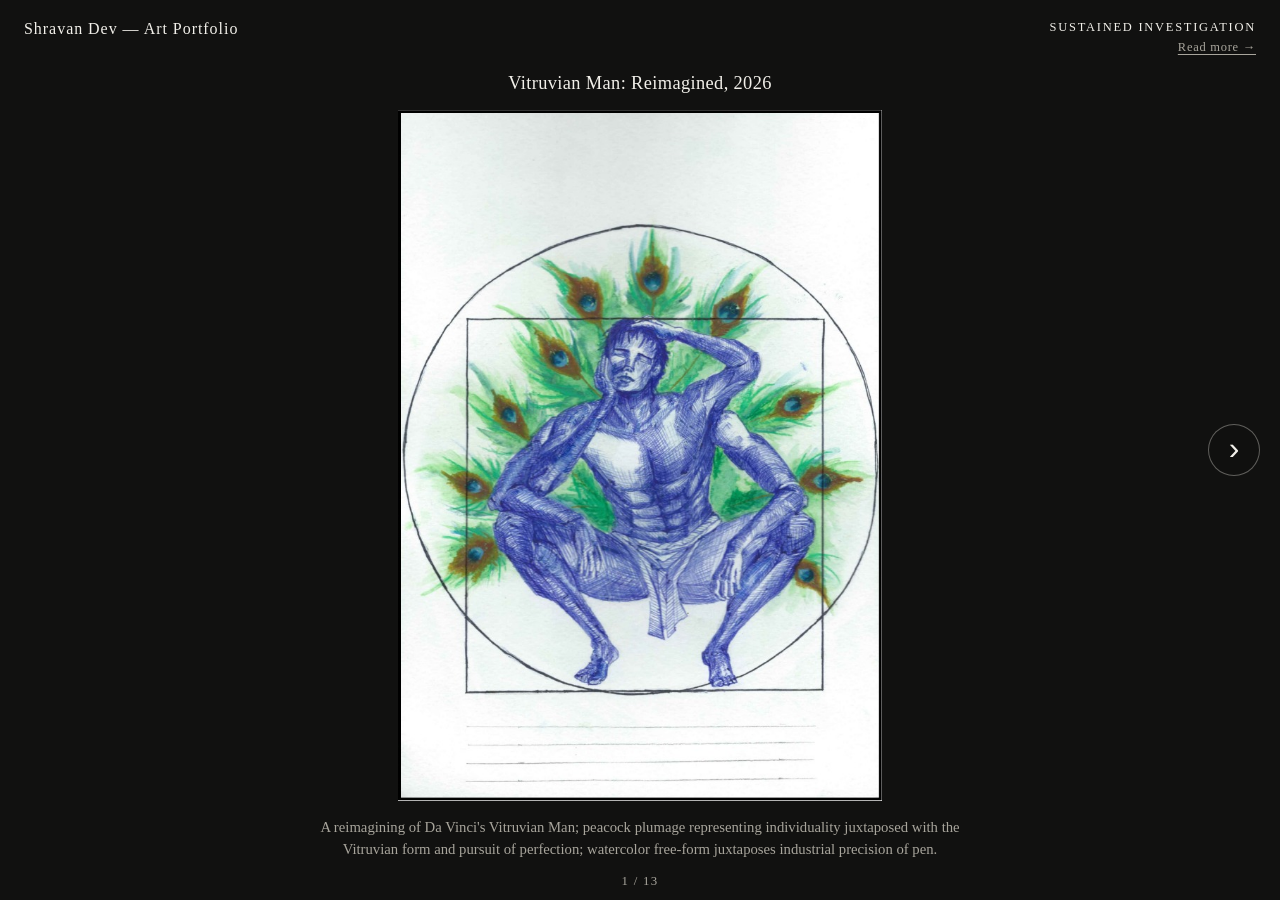
==== commit 11720c1b: "Add categories, sustained investigation page, linocut; reorder pieces - Category label in the top ri" ====
--- a/index.html
+++ b/index.html
@@ -9,100 +9,102 @@
 </head>
 <body>
   <header class="name"><a href="#top">Shravan Dev &mdash; Art Portfolio</a></header>
-  <div class="counter" aria-live="polite"><span id="current">1</span> / <span id="total"></span></div>
+  <div class="category" aria-live="polite">
+    <span id="category-name"></span>
+    <a id="category-link" href="sustained-investigation.html" hidden>Read more &rarr;</a>
+  </div>
+  <div class="counter"><span id="current">1</span> / <span id="total"></span></div>
 
   <main id="top" class="track">
-    <section class="work">
+    <section class="work" data-category="Sustained Investigation" data-link="sustained-investigation.html">
       <figure>
         <h2>Vitruvian Man: Reimagined, 2026</h2>
         <img src="images/art-06.jpg" width="687" height="983" alt="Blue figure crouching inside a peacock-feather mandala" fetchpriority="high">
         <figcaption>A reimagining of Da Vinci's Vitruvian Man; peacock plumage representing individuality juxtaposed with the Vitruvian form and pursuit of perfection; watercolor free-form juxtaposes industrial precision of pen.</figcaption>
       </figure>
     </section>
-    <section class="work">
+    <section class="work" data-category="Sustained Investigation" data-link="sustained-investigation.html">
+      <figure>
+        <h2>Inside the Glass Frog, 2026</h2>
+        <img src="images/art-13.jpg" width="1089" height="777" alt="Linocut print of a glass frog standing upright, shown beside its carved linoleum block">
+        <figcaption>Final print (left), linoleum block (right); Glass Frog anatomy represents suppression of childhood (tadpole in heart) into the "core" of the body; subject illuminated from behind to reveal what is hidden inside.</figcaption>
+      </figure>
+    </section>
+    <section class="work" data-category="Sustained Investigation" data-link="sustained-investigation.html">
+      <figure>
+        <h2>Actaeon the Hunter, 2026</h2>
+        <img src="images/art-04.jpg" width="575" height="837" alt="Graphite figure study with an antler-like crest and handwritten notes">
+        <figcaption>Depicts Actaeon, a Greek hunter who saw Artemis bathing and was subsequently punished by being transformed into a deer; the form explores the guilt and pain of punishment as well as the attempt to maintain identity in change; explores the power of nature to heal and the ability of man to resist.</figcaption>
+      </figure>
+    </section>
+    <section class="work" data-category="Mixed Media &amp; Collage">
+      <figure>
+        <h2>Music is Life, 2026</h2>
+        <img src="images/art-03.jpg" width="1247" height="877" alt="Sketchbook spread collage of figures, hearts, eyes and map fragments">
+        <figcaption>Collage work; explores the connection between the body and the emotion of music.</figcaption>
+      </figure>
+    </section>
+    <section class="work" data-category="Mixed Media &amp; Collage">
+      <figure>
+        <h2>Color of Heat, 2026</h2>
+        <img src="images/art-01.jpg" width="2210" height="1570" alt="Sketchbook spread of thermal-colored hands in ink wash, pastel and acrylic">
+        <figcaption>Explores mixed media (dip pen, India ink, watercolor, soft pastel, alcohol marker, colored pencil); explores the way color can portray temperature, light, and emotion in skin; anatomy practice.</figcaption>
+      </figure>
+    </section>
+    <section class="work" data-category="Mixed Media &amp; Collage">
+      <figure>
+        <h2>Flight in Days, 2026</h2>
+        <img src="images/art-02.jpg" width="1232" height="895" alt="Sketchbook spread of a leaf-and-foil collage with a lizard and a dragon">
+        <figcaption>Collage work; dragons' wings made with leaves (left) and aluminum foil (right), to juxtapose nature versus machine.</figcaption>
+      </figure>
+    </section>
+    <section class="work" data-category="Mixed Media &amp; Collage">
+      <figure>
+        <h2>Girl with Red, 2026</h2>
+        <img src="images/art-11.jpg" width="607" height="885" alt="Graphite portrait of a woman with a paint-dripped hand over her face, on paint swatches and a map">
+        <figcaption>Collage work; a woman is depicted with flowing red liquid giving the impression of a hand; maps, red coloring, and a covered face suggest a secret.</figcaption>
+      </figure>
+    </section>
+    <section class="work" data-category="3D Modeling">
+      <figure>
+        <h2>Queen's Gambit, 2024</h2>
+        <img src="images/art-09.jpg" width="1316" height="739" alt="Blender render of a chessboard with white and black pieces">
+        <figcaption>3D render via Blender; full model and render created by me; depicts infamous Queen's Gambit scene.</figcaption>
+      </figure>
+    </section>
+    <section class="work" data-category="3D Modeling">
+      <figure>
+        <h2>STRIKE!, 2024</h2>
+        <img src="images/art-08.jpg" width="1316" height="739" alt="Blender render of a bowling ball striking pins">
+        <figcaption>3D render via Blender; full model and render created by me; depicts dynamic bowling strike.</figcaption>
+      </figure>
+    </section>
+    <section class="work" data-category="Portraiture">
+      <figure>
+        <h2>Blonde, 2025</h2>
+        <img src="images/art-10.jpg" width="554" height="576" alt="Graphite portrait of a bearded man in a jacket and tie">
+        <figcaption>Portrait of Frank Ocean in my stylized form; it contains inspiration from the works of Japanese animated media.</figcaption>
+      </figure>
+    </section>
+    <section class="work" data-category="Portraiture">
+      <figure>
+        <h2>Symbol of Hope, 2025</h2>
+        <img src="images/art-07.jpg" width="1021" height="720" alt="Pastel portrait of a man in front of a red and gold shield">
+        <figcaption>Portrait of David Corenswet as Superman; explored watercolor layering in red, yellow, then blue to build skin tone; soft pastel used to create a gradient in the background.</figcaption>
+      </figure>
+    </section>
+    <section class="work" data-category="Portraiture">
       <figure>
         <h2>Dwayne "The Rock" Johnson, 2023</h2>
         <img src="images/art-12.jpg" width="649" height="817" alt="Graphite portrait of a man with red watercolor splatter">
         <figcaption>Portrait of Dwayne Johnson; sketch pencils and watercolor; explores rendering of face and clothing.</figcaption>
       </figure>
     </section>
-    <section class="work">
-      <figure>
-        <h2>Music is Life, 2026</h2>
-        <img src="images/art-03.jpg" width="1247" height="877" alt="Sketchbook spread collage of figures, hearts, eyes and map fragments">
-        <figcaption>Collage work; explores the connection between the body and the emotion of music.</figcaption>
-      </figure>
-    </section>
-    <section class="work">
-      <figure>
-        <h2>Color of Heat, 2026</h2>
-        <img src="images/art-01.jpg" width="2210" height="1570" alt="Sketchbook spread of thermal-colored hands in ink wash, pastel and acrylic">
-        <figcaption>Explores mixed media (dip pen, India ink, watercolor, soft pastel, alcohol marker, colored pencil); explores the way color can portray temperature, light, and emotion in skin; anatomy practice.</figcaption>
-      </figure>
-    </section>
-    <!-- LINOCUT: add the file as images/art-13.jpg, then uncomment and fill in the title, year, details and width/height
-    <section class="work">
-      <figure>
-        <h2>TITLE, YEAR</h2>
-        <img src="images/art-13.jpg" width="W" height="H" alt="Linocut print from my sustained investigation">
-        <figcaption>DETAILS</figcaption>
-      </figure>
-    </section>
-    -->
-    <section class="work">
-      <figure>
-        <h2>Girl with Red, 2026</h2>
-        <img src="images/art-11.jpg" width="607" height="885" alt="Graphite portrait of a woman with a paint-dripped hand over her face, on paint swatches and a map">
-        <figcaption>Collage work; a woman is depicted with flowing red liquid giving the impression of a hand; maps, red coloring, and a covered face suggest a secret.</figcaption>
-      </figure>
-    </section>
-    <section class="work">
-      <figure>
-        <h2>Flight in Days, 2026</h2>
-        <img src="images/art-02.jpg" width="1232" height="895" alt="Sketchbook spread of a leaf-and-foil collage with a lizard and a dragon">
-        <figcaption>Collage work; dragons' wings made with leaves (left) and aluminum foil (right), to juxtapose nature versus machine.</figcaption>
-      </figure>
-    </section>
-    <section class="work">
-      <figure>
-        <h2>Queen's Gambit, 2024</h2>
-        <img src="images/art-09.jpg" width="1316" height="739" alt="Blender render of a chessboard with white and black pieces">
-        <figcaption>3D render via Blender; full model and render created by me; depicts infamous Queen's Gambit scene.</figcaption>
-      </figure>
-    </section>
-    <section class="work">
-      <figure>
-        <h2>Blonde, 2025</h2>
-        <img src="images/art-10.jpg" width="554" height="576" alt="Graphite portrait of a bearded man in a jacket and tie">
-        <figcaption>Portrait of Frank Ocean in my stylized form; it contains inspiration from the works of Japanese animated media.</figcaption>
-      </figure>
-    </section>
-    <section class="work">
+    <section class="work" data-category="Portraiture">
       <figure>
         <h2>Short n' Sweet, 2025</h2>
         <img src="images/art-05.jpg" width="485" height="700" alt="Short n' Sweet poster-style graphite portrait on a blue watercolor ground">
         <figcaption>Portrait of Sabrina Carpenter; soft pastel used to create heart prints in the background; sketch pencil used to render realistic hair with volume and detail.</figcaption>
-      </figure>
-    </section>
-    <section class="work">
-      <figure>
-        <h2>STRIKE!, 2024</h2>
-        <img src="images/art-08.jpg" width="1316" height="739" alt="Blender render of a bowling ball striking pins">
-        <figcaption>3D render via Blender; full model and render created by me; depicts dynamic bowling strike.</figcaption>
-      </figure>
-    </section>
-    <section class="work">
-      <figure>
-        <h2>Actaeon the Hunter, 2026</h2>
-        <img src="images/art-04.jpg" width="575" height="837" alt="Graphite figure study with an antler-like crest and handwritten notes">
-        <figcaption>Depicts Actaeon, a Greek hunter who saw Artemis bathing and was subsequently punished by being transformed into a deer; the form explores the guilt and pain of punishment as well as the attempt to maintain identity in change; explores the power of nature to heal and the ability of man to resist.</figcaption>
-      </figure>
-    </section>
-    <section class="work">
-      <figure>
-        <h2>Symbol of Hope, 2025</h2>
-        <img src="images/art-07.jpg" width="1021" height="720" alt="Pastel portrait of a man in front of a red and gold shield">
-        <figcaption>Portrait of David Corenswet as Superman; explored watercolor layering in red, yellow, then blue to build skin tone; soft pastel used to create a gradient in the background.</figcaption>
       </figure>
     </section>
   </main>
--- a/styles.css
+++ b/styles.css
@@ -30,12 +30,40 @@
   letter-spacing: 0.06em;
 }
 
-.counter {
+.category {
   position: fixed;
   top: 1.25rem;
   right: 1.5rem;
   z-index: 10;
-  font-size: 0.9rem;
+  display: flex;
+  flex-direction: column;
+  align-items: flex-end;
+  gap: 0.3rem;
+  font-size: 0.78rem;
+  letter-spacing: 0.14em;
+  text-transform: uppercase;
+}
+
+.category a {
+  color: var(--muted);
+  font-size: 0.78rem;
+  letter-spacing: 0.06em;
+  text-transform: none;
+  text-decoration: underline;
+  text-underline-offset: 0.22em;
+  transition: color 0.2s;
+}
+
+.category a:hover,
+.category a:focus-visible { color: var(--ink); }
+
+.counter {
+  position: fixed;
+  bottom: 0.7rem;
+  left: 50%;
+  transform: translateX(-50%);
+  z-index: 10;
+  font-size: 0.8rem;
   letter-spacing: 0.1em;
   color: var(--muted);
 }
@@ -59,7 +87,7 @@
   display: flex;
   align-items: center;
   justify-content: center;
-  padding: var(--bar) 5rem 1.5rem;
+  padding: var(--bar) 5rem 2.5rem;
   scroll-snap-align: center;
   scroll-snap-stop: always;
 }
@@ -144,12 +172,14 @@
 }
 
 @media (max-width: 640px) {
-  :root { --bar: 4rem; }
+  :root { --bar: 5.4rem; }
   .work h2 { font-size: 1.05rem; }
   .work figcaption { font-size: 0.85rem; }
   .name { left: 1rem; }
   .name a { font-size: 0.9rem; }
-  .counter { right: 1rem; }
+  .category { top: 2.6rem; right: auto; left: 1rem; flex-direction: row; align-items: baseline; flex-wrap: wrap; gap: 0.2rem 0.9rem; font-size: 0.7rem; }
+  .category a { font-size: 0.72rem; }
+  .counter { bottom: 2rem; }
   .work { padding: var(--bar) 0.75rem 5rem; }
   .arrow {
     top: auto;
